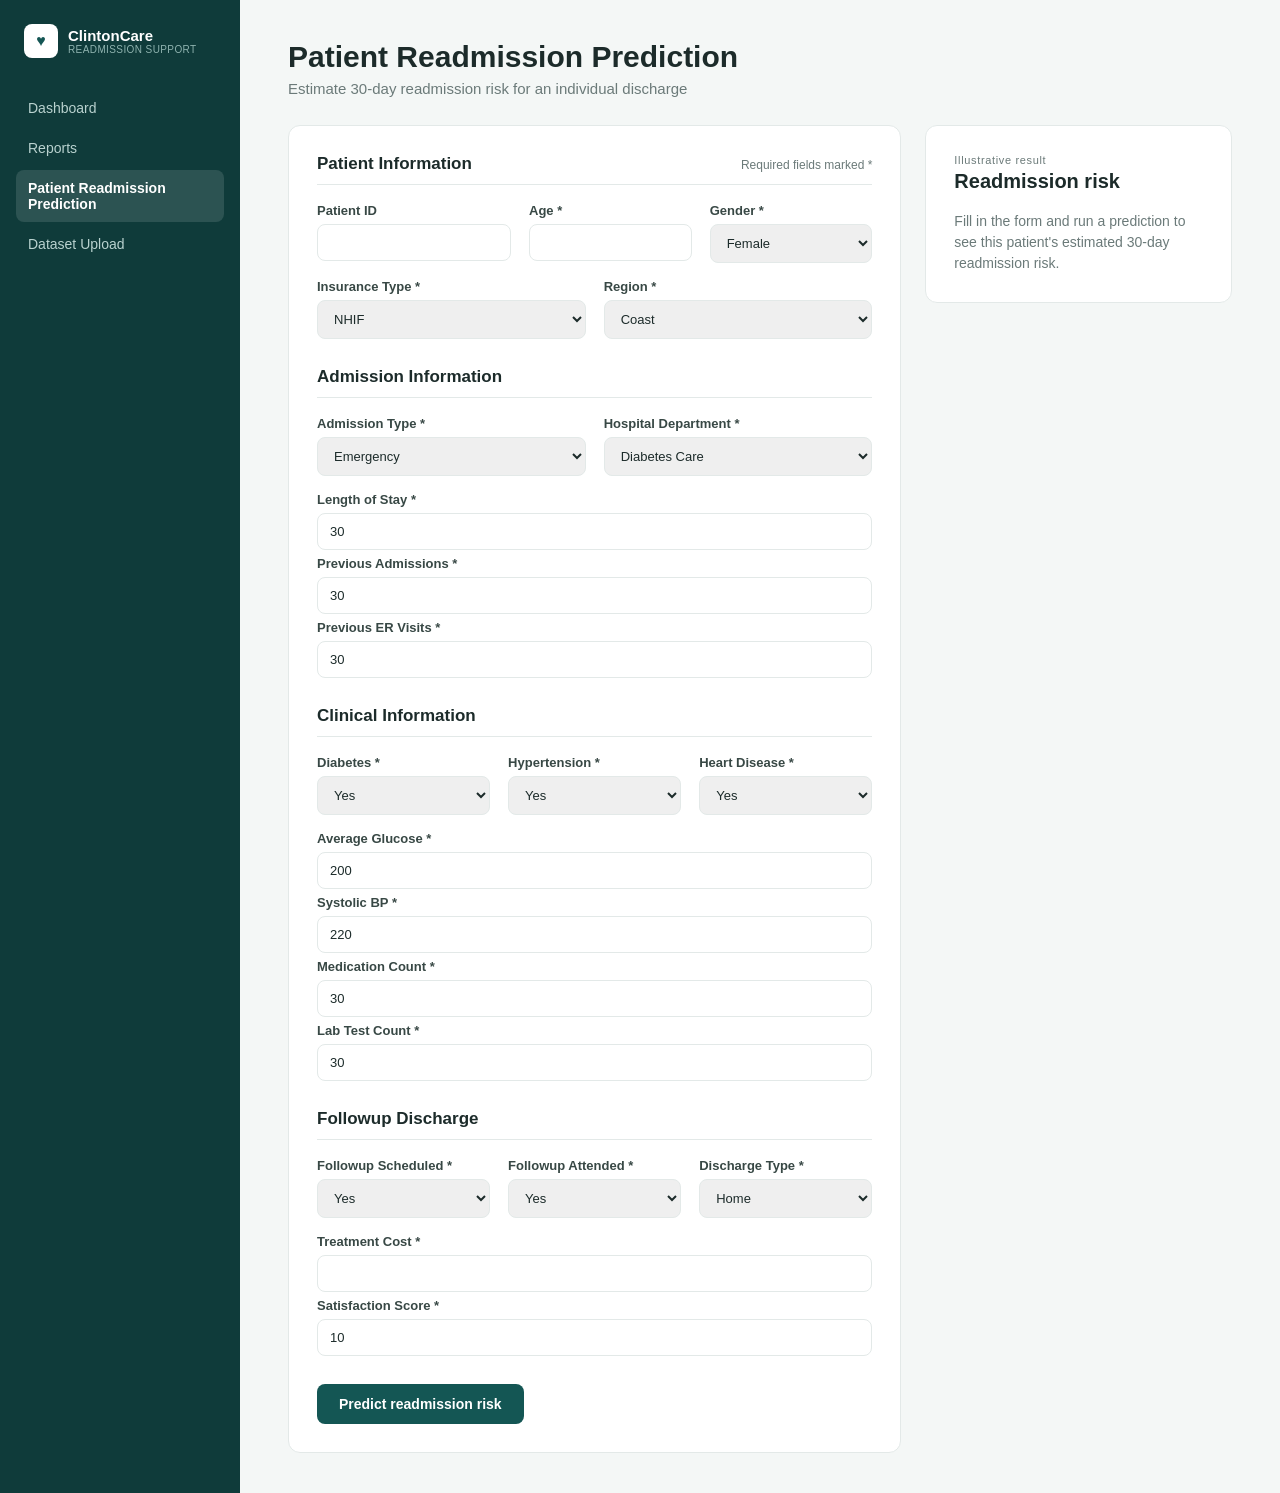
==== app/ClintonCare/frontend/index.html @ 5b6afd2b "Creating App" ====
<!DOCTYPE html>
<html lang="en">
<head>
<meta charset="UTF-8" />
<meta name="viewport" content="width=device-width, initial-scale=1" />
<title>ClintonCare · Patient Readmission Prediction</title>
<link rel="stylesheet" href="styles.css" />
</head>
<body>
  <div class="layout">
    <!-- Sidebar -->
    <aside class="sidebar">
      <div class="brand">
        <div class="brand-icon">♥</div>
        <div>
          <div class="brand-name">ClintonCare</div>
          <div class="brand-sub">READMISSION SUPPORT</div>
        </div>
      </div>
      <nav class="nav">
        <a href="#" class="nav-item">Dashboard</a>
        <a href="#" class="nav-item">Reports</a>
        <a href="#" class="nav-item active">Patient Readmission Prediction</a>
        <a href="#" class="nav-item">Dataset Upload</a>
      </nav>
    </aside>

    <!-- Main content -->
    <main class="content">
      <header class="page-header">
        <h1>Patient Readmission Prediction</h1>
        <p>Estimate 30-day readmission risk for an individual discharge</p>
      </header>

      <div class="panels">
        <!-- ------------ Patient Information------------------- -->
        <form id="prediction-form" class="card form-card">
          <section class="field-group">
            <div class="field-group-header">
              <h2>Patient Information</h2>
              <span class="required-note">Required fields marked *</span>
            </div>
            <div class="field-row">
              <label>Patient ID 
                <input type="text"  />
              </label>
              <label>Age *
                <input type="number" name="age" min="0" max="120" value=" " required />
              </label>
              <label>Gender *
                <select name="Gender" required>
                  <option>Female</option>
                  <option>Male</option>
                  <option>Other</option>
                </select>
              </label>
            </div>
            <div class="field-row">
              <label>Insurance Type *
                <select name=" " required>
                  <option>NHIF</option>
                  <option>Employer</option>
                  <option>Cash</option>
                  <option>Other</option>
                </select>
              </label>
              <label>Region *
                <select name=" " required>
                  <option>Coast</option>
                  <option>Eastern</option>
                  <option>Nairobi</option>
                  <option>Central</option>
                  <option>Western</option>
                  <option>Nyanza</option>
                  <option>Rift Valley</option>
                </select>
              </label>
            </div>
          </section>

          <!---------------Admission Information------------->

          <section class="field-group">
            <div class="field-group-header">
              <h2>Admission Information</h2>
            </div>
            <div class="field-row">
              <label>Admission Type *
              <select name="Admission_Type" required>
                <option value="">Emergency</option>
                <option value="">Elective</option>
                <option value="">Other</option>
              </select>
              </label>
                <label>Hospital Department *
              <select name="Hospital_Department" required>
                <option value="">Diabetes Care</option>
                <option value="">General Medicine</option>
                <option value="">Cardiology</option>
                <option value="">Orthopedics</option>
                <option value="">Pediatrics</option>
                <option value="">Others</option>
              </select>
              </label>
            </div>

            <div class="field-row">
              <label>Length of Stay *
              <input type="number" name="Length_of_Stay" min="0" value="30" />
              <label>Previous Admissions *
                <input type="number" name="Previous_Admissions" min="0" value="30" />
              </label>
              <label>Previous ER Visits *
                  <input type="number" name="Previous_ER_Visits" min="0" value="30" />
              </label>
            </div>
          </section>

          <!-------------Clinical Information------------------>

          <section class="field-group">
            <div class="field-group-header">
              <h2>Clinical Information</h2>
            </div>
            <div class="field-row">
              <label>Diabetes *
              <select name="Diabetes" required>
                <option value="">Yes</option>
                <option value="">No</option>
              </select>
              </label>
              <label>Hypertension *
              <select name="Hypertension" required>
                <option value="">Yes</option>
                <option value="">No</option>
              </select>
              </label>
              <label>Heart Disease *
              <select name="Heart_Disease" required>
                <option value="">Yes</option>
                <option value="">No</option>
              </select>
              </label>
            </div>

            <div class="field-row">
              <label>Average Glucose *
              <input type="number" name="Average_Glucose" min="0" value="200" />
              <label>Systolic BP *
                <input type="number" name="Systolic_BP" min="0" value="220" />
              </label>
              <label>Medication Count *
                  <input type="number" name="Medication_Count" min="0" value="30" />
              </label>
              <label>Lab Test Count *
                  <input type="number" name="Lab_Test_Count" min="0" value="30" />
              </label>
            </div>
          </section>

          <!---------Followup Discharge------------->

          <section class="field-group">
            <div class="field-group-header">
              <h2>Followup Discharge</h2>
            </div>
            <div class="field-row">
              <label>Followup Scheduled *
              <select name="Followup_Scheduled" required>
                <option value="">Yes</option>
                <option value="">No</option>
              </select>
              </label>
              <label>Followup Attended *
              <select name="Followup_Attended" required>
                <option value="">Yes</option>
                <option value="">No</option>
              </select>
              </label>
              <label>Discharge Type  *
              <select name="Discharge_Type" required>
                <option value="">Home</option>
                <option value="">Home with Follow-up</option>
                <option value="">Other</option>
              </select>
              </label>
            </div>

            <div class="field-row">
              <label>Treatment Cost *
              <input type="number" name="Treatment_Cost" min="0"  />
              <label>Satisfaction Score *
                <input type="number" name="Satisfaction_Score" min="0" value="10" />
              </label>
            </div>
          </section>




          <button type="submit" class="btn-primary" id="submit-btn">
            Predict readmission risk
          </button>
        </form>

        <!-- Result -->
        <aside class="card result-card">
          <div class="result-eyebrow" id="result-eyebrow">Illustrative result</div>
          <h2>Readmission risk</h2>

          <div id="result-empty" class="result-empty">
            Fill in the form and run a prediction to see this patient's estimated
            30-day readmission risk.
          </div>

          <div id="result-body" class="result-body hidden">
            <div class="risk-pct" id="risk-pct">--%</div>
            <div class="risk-band-pill" id="risk-band">--</div>
            <p class="risk-caption">
              Estimated probability of readmission within 30 days of discharge.
            </p>
            <div id="top-factors"></div>
          </div>

          <div id="result-error" class="result-error hidden"></div>
        </aside>
      </div>
    </main>
  </div>

  <script src="app.js"></script>
</body>
</html>
---- app/ClintonCare/frontend/styles.css ----
:root {
  --teal-900: #0f3b3a;
  --teal-700: #145654;
  --teal-500: #1f8a80;
  --ink: #1c2b2a;
  --muted: #6b7a79;
  --bg: #f4f7f6;
  --card: #ffffff;
  --border: #e3e9e8;
  --danger-bg: #fbe4e2;
  --danger-fg: #b3261e;
  --warn-bg: #fdf1dc;
  --warn-fg: #9a6300;
  --ok-bg: #e3f3ea;
  --ok-fg: #1e7d4d;
  font-family: "Inter", -apple-system, BlinkMacSystemFont, "Segoe UI", sans-serif;
}

* { box-sizing: border-box; }
body { margin: 0; background: var(--bg); color: var(--ink); }

.layout { display: flex; min-height: 100vh; }

/* Sidebar */
.sidebar {
  width: 240px;
  background: var(--teal-900);
  color: #d7e6e4;
  padding: 24px 16px;
  flex-shrink: 0;
}
.brand { display: flex; align-items: center; gap: 10px; margin-bottom: 32px; padding: 0 8px; }
.brand-icon {
  width: 34px; height: 34px; border-radius: 8px;
  background: #ffffff; color: var(--teal-700);
  display: flex; align-items: center; justify-content: center;
  font-size: 16px;
}
.brand-name { color: #fff; font-weight: 700; font-size: 15px; }
.brand-sub { font-size: 10px; letter-spacing: .04em; color: #8fb3af; }

.nav { display: flex; flex-direction: column; gap: 4px; }
.nav-item {
  color: #b9d2cf; text-decoration: none; font-size: 14px;
  padding: 10px 12px; border-radius: 8px;
}
.nav-item:hover { background: rgba(255,255,255,.06); }
.nav-item.active { background: rgba(255,255,255,.12); color: #fff; font-weight: 600; }

/* Main content */
.content { flex: 1; padding: 40px 48px; max-width: 1180px; }
.page-header h1 { font-size: 30px; margin: 0 0 6px; }
.page-header p { color: var(--muted); margin: 0 0 28px; font-size: 15px; }

.panels { display: grid; grid-template-columns: 2fr 1fr; gap: 24px; align-items: start; }

.card {
  background: var(--card);
  border: 1px solid var(--border);
  border-radius: 12px;
  padding: 28px;
}

.field-group + .field-group { margin-top: 28px; }
.field-group-header {
  display: flex; align-items: baseline; justify-content: space-between;
  border-bottom: 1px solid var(--border); padding-bottom: 10px; margin-bottom: 18px;
}
.field-group-header h2 { font-size: 17px; margin: 0; }
.required-note { font-size: 12px; color: var(--muted); }

.field-row { display: flex; gap: 18px; margin-bottom: 16px; }
.field-row label {
  flex: 1; display: flex; flex-direction: column; gap: 6px;
  font-size: 13px; color: #384845; font-weight: 600;
}
.field-row input, .field-row select {
  font: inherit; font-weight: 400; padding: 10px 12px;
  border: 1px solid var(--border); border-radius: 8px; color: var(--ink);
}
.field-row input:focus, .field-row select:focus {
  outline: 2px solid var(--teal-500); outline-offset: 1px; border-color: var(--teal-500);
}

.btn-primary {
  margin-top: 12px; background: var(--teal-700); color: #fff; border: none;
  padding: 12px 22px; border-radius: 8px; font-size: 14px; font-weight: 600;
  cursor: pointer;
}
.btn-primary:hover { background: var(--teal-500); }
.btn-primary:disabled { opacity: .6; cursor: progress; }

/* Result card */
.result-card { position: sticky; top: 40px; }
.result-eyebrow { font-size: 11px; letter-spacing: .06em; color: var(--muted); margin-bottom: 4px; }
.result-card h2 { margin: 0 0 18px; font-size: 20px; }

.result-empty { color: var(--muted); font-size: 14px; line-height: 1.5; }
.hidden { display: none; }

.risk-pct { font-size: 48px; font-weight: 800; line-height: 1; }
.risk-band-pill {
  display: inline-block; margin: 10px 0 14px; padding: 4px 10px;
  border-radius: 999px; font-size: 12px; font-weight: 700;
}
.risk-caption { color: var(--muted); font-size: 13px; line-height: 1.5; margin: 0; }

.result-body.band-low .risk-pct { color: var(--ok-fg); }
.result-body.band-low .risk-band-pill { background: var(--ok-bg); color: var(--ok-fg); }
.result-body.band-medium .risk-pct { color: var(--warn-fg); }
.result-body.band-medium .risk-band-pill { background: var(--warn-bg); color: var(--warn-fg); }
.result-body.band-high .risk-pct { color: var(--danger-fg); }
.result-body.band-high .risk-band-pill { background: var(--danger-bg); color: var(--danger-fg); }

.result-error { color: var(--danger-fg); font-size: 13px; background: var(--danger-bg); padding: 12px; border-radius: 8px; }

@media (max-width: 900px) {
  .layout { flex-direction: column; }
  .sidebar { width: 100%; }
  .panels { grid-template-columns: 1fr; }
  .result-card { position: static; }
}
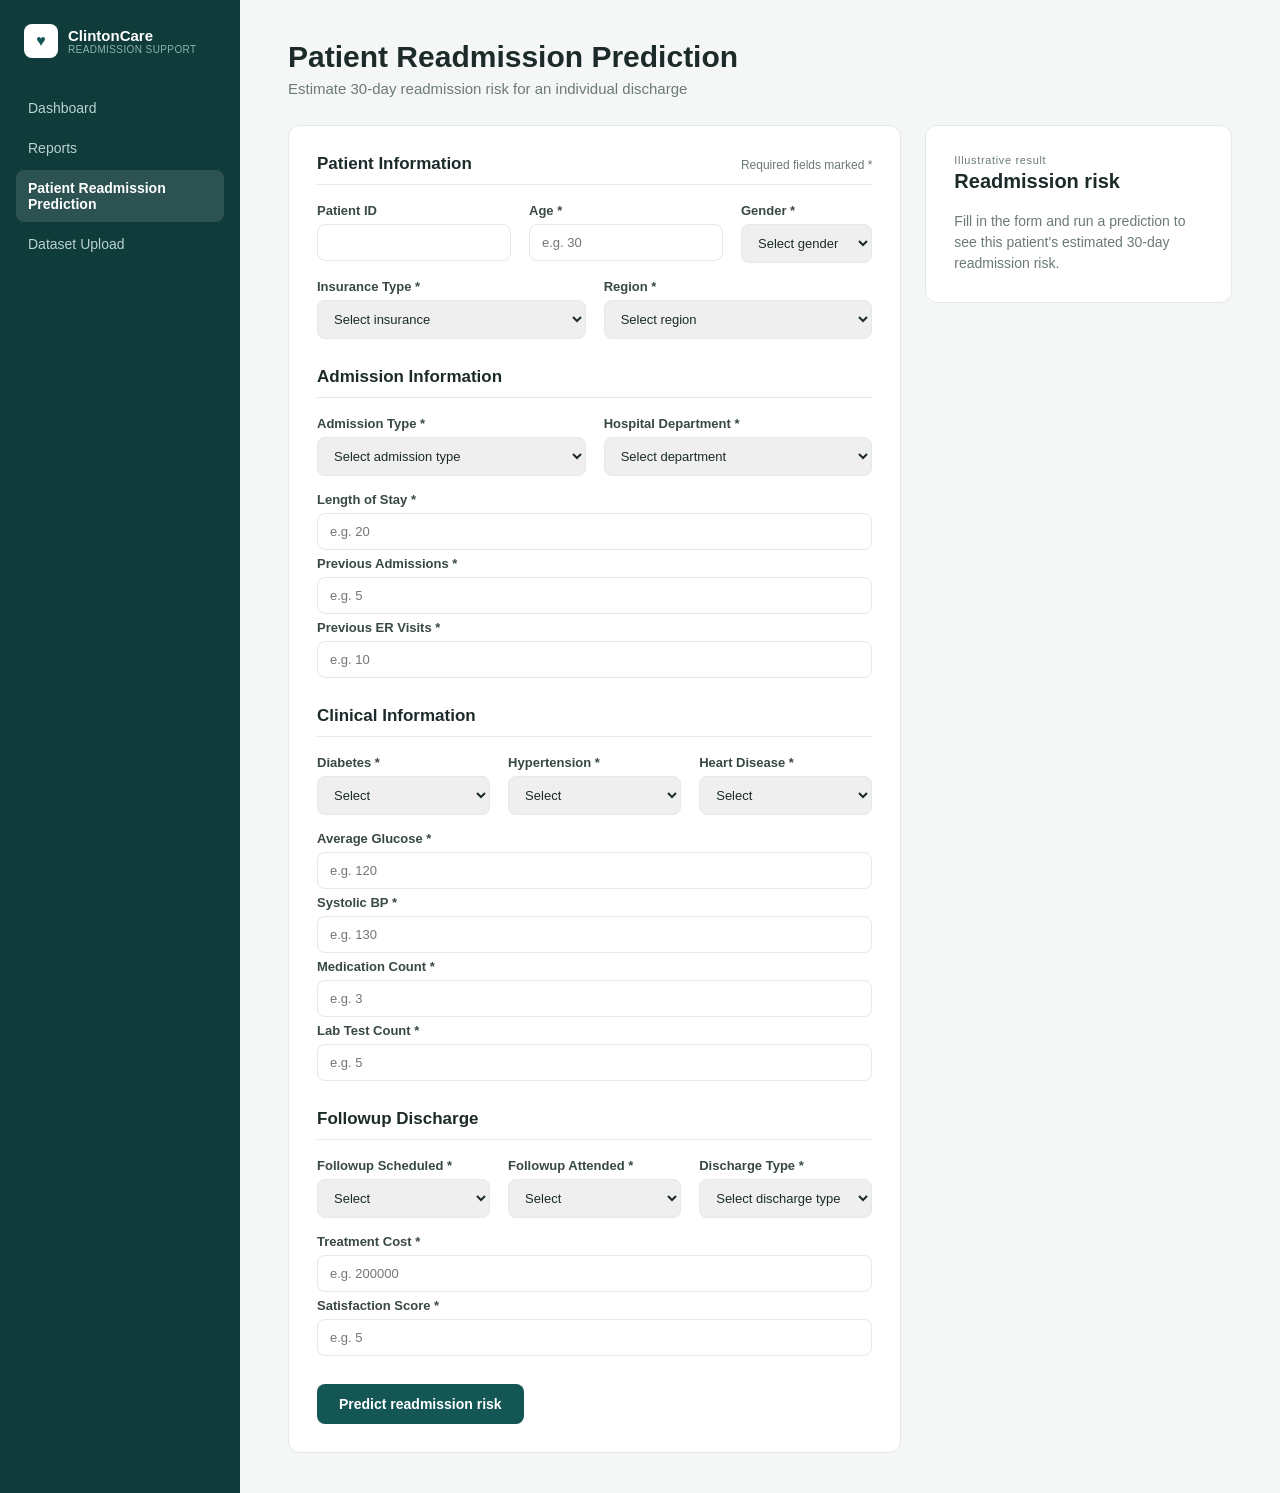
==== commit c6a37b2d: "Tested the Model" ====
--- a/app/ClintonCare/frontend/index.html
+++ b/app/ClintonCare/frontend/index.html
@@ -45,34 +45,36 @@
                 <input type="text"  />
               </label>
               <label>Age *
-                <input type="number" name="age" min="0" max="120" value=" " required />
+                <input type="text" name="Age" placeholder="e.g. 30" required />
               </label>
               <label>Gender *
                 <select name="Gender" required>
+                  <option value="">Select gender</option>
                   <option>Female</option>
                   <option>Male</option>
                   <option>Other</option>
                 </select>
               </label>
+              <!--<p class="hint">e.g. Female, Male, Other</p>-->
             </div>
             <div class="field-row">
               <label>Insurance Type *
-                <select name=" " required>
+                <select name="Insurance_Type" required>
+                  <option value="">Select insurance</option>
+                  <option>Employer</option>
                   <option>NHIF</option>
-                  <option>Employer</option>
                   <option>Cash</option>
                   <option>Other</option>
                 </select>
               </label>
               <label>Region *
-                <select name=" " required>
+                <select name="Region" required>
+                  <option value="">Select region</option>
+                  <option>Nairobi</option>
+                  <option>Eastern</option>
+                  <option>Rift Valley</option>
                   <option>Coast</option>
-                  <option>Eastern</option>
-                  <option>Nairobi</option>
-                  <option>Central</option>
                   <option>Western</option>
-                  <option>Nyanza</option>
-                  <option>Rift Valley</option>
                 </select>
               </label>
             </div>
@@ -87,31 +89,32 @@
             <div class="field-row">
               <label>Admission Type *
               <select name="Admission_Type" required>
-                <option value="">Emergency</option>
-                <option value="">Elective</option>
-                <option value="">Other</option>
+                <option value="">Select admission type</option>
+                <option>Emergency</option>
+                <option>Elective</option>
+                <option>Other</option>
               </select>
               </label>
-                <label>Hospital Department *
-              <select name="Hospital_Department" required>
-                <option value="">Diabetes Care</option>
-                <option value="">General Medicine</option>
-                <option value="">Cardiology</option>
-                <option value="">Orthopedics</option>
-                <option value="">Pediatrics</option>
-                <option value="">Others</option>
-              </select>
+              <label>Hospital Department *
+                <select name="Hospital_Department" required>
+                  <option value="">Select department</option>
+                  <option>Diabetes Care</option>
+                  <option>General Medicine</option>
+                  <option>Cardiology</option>
+                  <option>Orthopedics</option>
+                  <option>Pediatrics</option>
+                </select>
               </label>
             </div>
 
             <div class="field-row">
               <label>Length of Stay *
-              <input type="number" name="Length_of_Stay" min="0" value="30" />
+              <input type="number" name="Length_of_Stay" min="0" max="30" placeholder="e.g. 20" required />
               <label>Previous Admissions *
-                <input type="number" name="Previous_Admissions" min="0" value="30" />
+                <input type="number" name="Previous_Admissions" min="0" max="30" placeholder="e.g. 5" required/>
               </label>
               <label>Previous ER Visits *
-                  <input type="number" name="Previous_ER_Visits" min="0" value="30" />
+                <input type="number" name="Previous_ER_Visits" min="0" max="30" placeholder="e.g. 10" required/>
               </label>
             </div>
           </section>
@@ -124,36 +127,39 @@
             </div>
             <div class="field-row">
               <label>Diabetes *
-              <select name="Diabetes" required>
-                <option value="">Yes</option>
-                <option value="">No</option>
-              </select>
+                <select name="Diabetes" required>
+                  <option value="">Select</option>
+                  <option>Yes</option>
+                  <option>No</option>
+                </select>
               </label>
               <label>Hypertension *
-              <select name="Hypertension" required>
-                <option value="">Yes</option>
-                <option value="">No</option>
-              </select>
+                <select name="Hypertension" required>
+                  <option value="">Select</option>
+                  <option>Yes</option>
+                  <option>No</option>
+                </select>
               </label>
               <label>Heart Disease *
-              <select name="Heart_Disease" required>
-                <option value="">Yes</option>
-                <option value="">No</option>
-              </select>
+                <select name="Heart_Disease" required>
+                  <option value="">Select</option>
+                  <option>Yes</option>
+                  <option>No</option>
+                </select>
               </label>
             </div>
 
             <div class="field-row">
               <label>Average Glucose *
-              <input type="number" name="Average_Glucose" min="0" value="200" />
+              <input type="number" name="Average_Glucose" min="0" max="500" step="any" placeholder="e.g. 120" required />
               <label>Systolic BP *
-                <input type="number" name="Systolic_BP" min="0" value="220" />
+                <input type="number" name="Systolic_BP" min="0" max="200" placeholder="e.g. 130" required />
               </label>
               <label>Medication Count *
-                  <input type="number" name="Medication_Count" min="0" value="30" />
+                  <input type="number" name="Medication_Count" min="0" max="30" placeholder="e.g. 3" required />
               </label>
               <label>Lab Test Count *
-                  <input type="number" name="Lab_Test_Count" min="0" value="30" />
+                  <input type="number" name="Lab_Test_Count" min="0" max="30" placeholder="e.g. 5" required />
               </label>
             </div>
           </section>
@@ -166,31 +172,34 @@
             </div>
             <div class="field-row">
               <label>Followup Scheduled *
-              <select name="Followup_Scheduled" required>
-                <option value="">Yes</option>
-                <option value="">No</option>
-              </select>
+                <select name="Followup_Scheduled" required>
+                  <option value="">Select</option>
+                  <option>Yes</option>
+                  <option>No</option>
+                </select>
               </label>
               <label>Followup Attended *
-              <select name="Followup_Attended" required>
-                <option value="">Yes</option>
-                <option value="">No</option>
-              </select>
+                <select name="Followup_Attended" required>
+                  <option value="">Select</option>
+                  <option>Yes</option>
+                  <option>No</option>
+                </select>
               </label>
               <label>Discharge Type  *
-              <select name="Discharge_Type" required>
-                <option value="">Home</option>
-                <option value="">Home with Follow-up</option>
-                <option value="">Other</option>
-              </select>
+                <select name="Discharge_Type" required>
+                  <option value="">Select discharge type</option>
+                  <option>Home</option>
+                  <option>Home with Follow-up</option>
+                  <option>Other</option>
+                </select>
               </label>
             </div>
 
             <div class="field-row">
               <label>Treatment Cost *
-              <input type="number" name="Treatment_Cost" min="0"  />
+              <input type="number" name="Treatment_Cost" min="0" max="10000000" placeholder="e.g. 200000" required  />
               <label>Satisfaction Score *
-                <input type="number" name="Satisfaction_Score" min="0" value="10" />
+                <input type="number" name="Satisfaction_Score" min="0" max="10" step="any" placeholder="e.g. 5" required />
               </label>
             </div>
           </section>
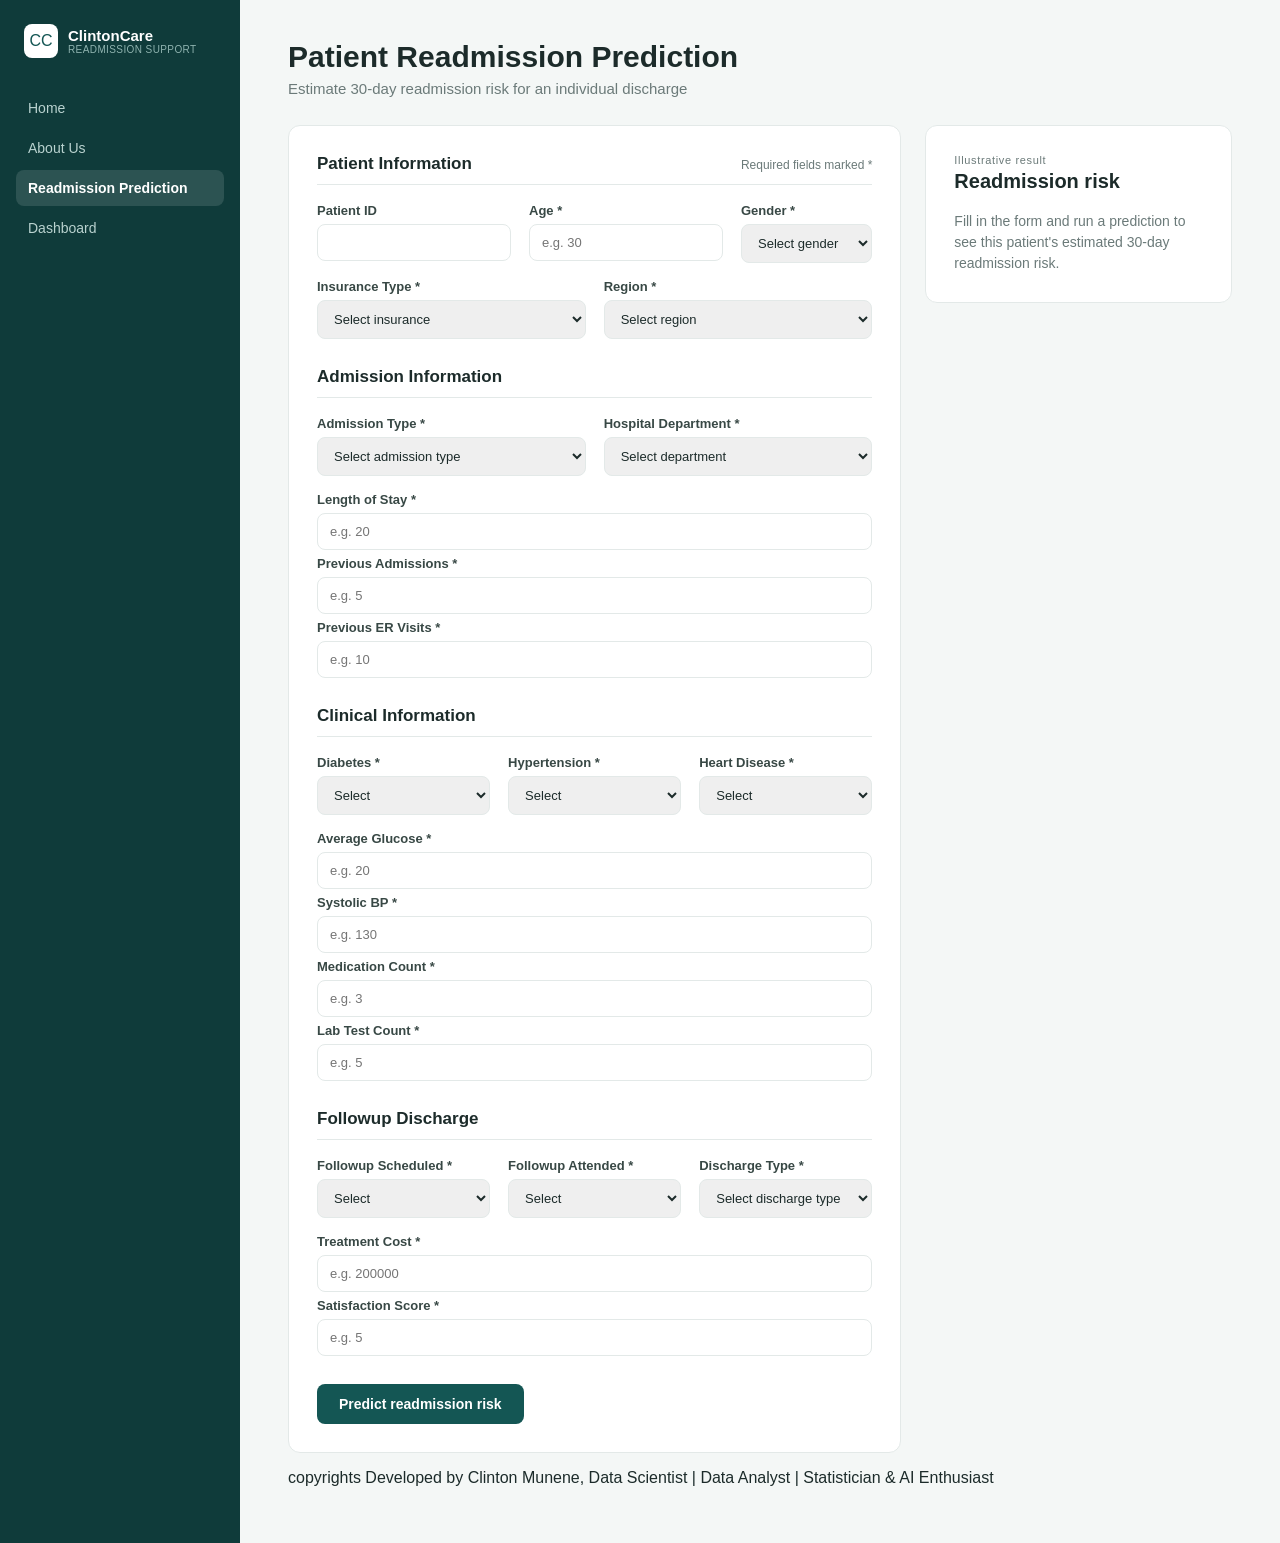
==== commit ce6c2568: "Webpage Modifications" ====
--- a/app/ClintonCare/frontend/index.html
+++ b/app/ClintonCare/frontend/index.html
@@ -11,17 +11,17 @@
     <!-- Sidebar -->
     <aside class="sidebar">
       <div class="brand">
-        <div class="brand-icon">♥</div>
+        <div class="brand-icon">CC</div>
         <div>
           <div class="brand-name">ClintonCare</div>
           <div class="brand-sub">READMISSION SUPPORT</div>
         </div>
       </div>
       <nav class="nav">
+        <a href="#" class="nav-item">Home</a>
+        <a href="#" class="nav-item">About Us</a>
+        <a href="#" class="nav-item active">Readmission Prediction</a>
         <a href="#" class="nav-item">Dashboard</a>
-        <a href="#" class="nav-item">Reports</a>
-        <a href="#" class="nav-item active">Patient Readmission Prediction</a>
-        <a href="#" class="nav-item">Dataset Upload</a>
       </nav>
     </aside>
 
@@ -151,7 +151,7 @@
 
             <div class="field-row">
               <label>Average Glucose *
-              <input type="number" name="Average_Glucose" min="0" max="500" step="any" placeholder="e.g. 120" required />
+              <input type="number" name="Average_Glucose" min="0" max="500" step="any" placeholder="e.g. 20" required />
               <label>Systolic BP *
                 <input type="number" name="Systolic_BP" min="0" max="200" placeholder="e.g. 130" required />
               </label>
@@ -234,9 +234,9 @@
           <div id="result-error" class="result-error hidden"></div>
         </aside>
       </div>
+        <p>copyrights Developed by Clinton Munene, Data Scientist | Data Analyst | Statistician & AI Enthusiast</p>
     </main>
   </div>
-
   <script src="app.js"></script>
 </body>
 </html>
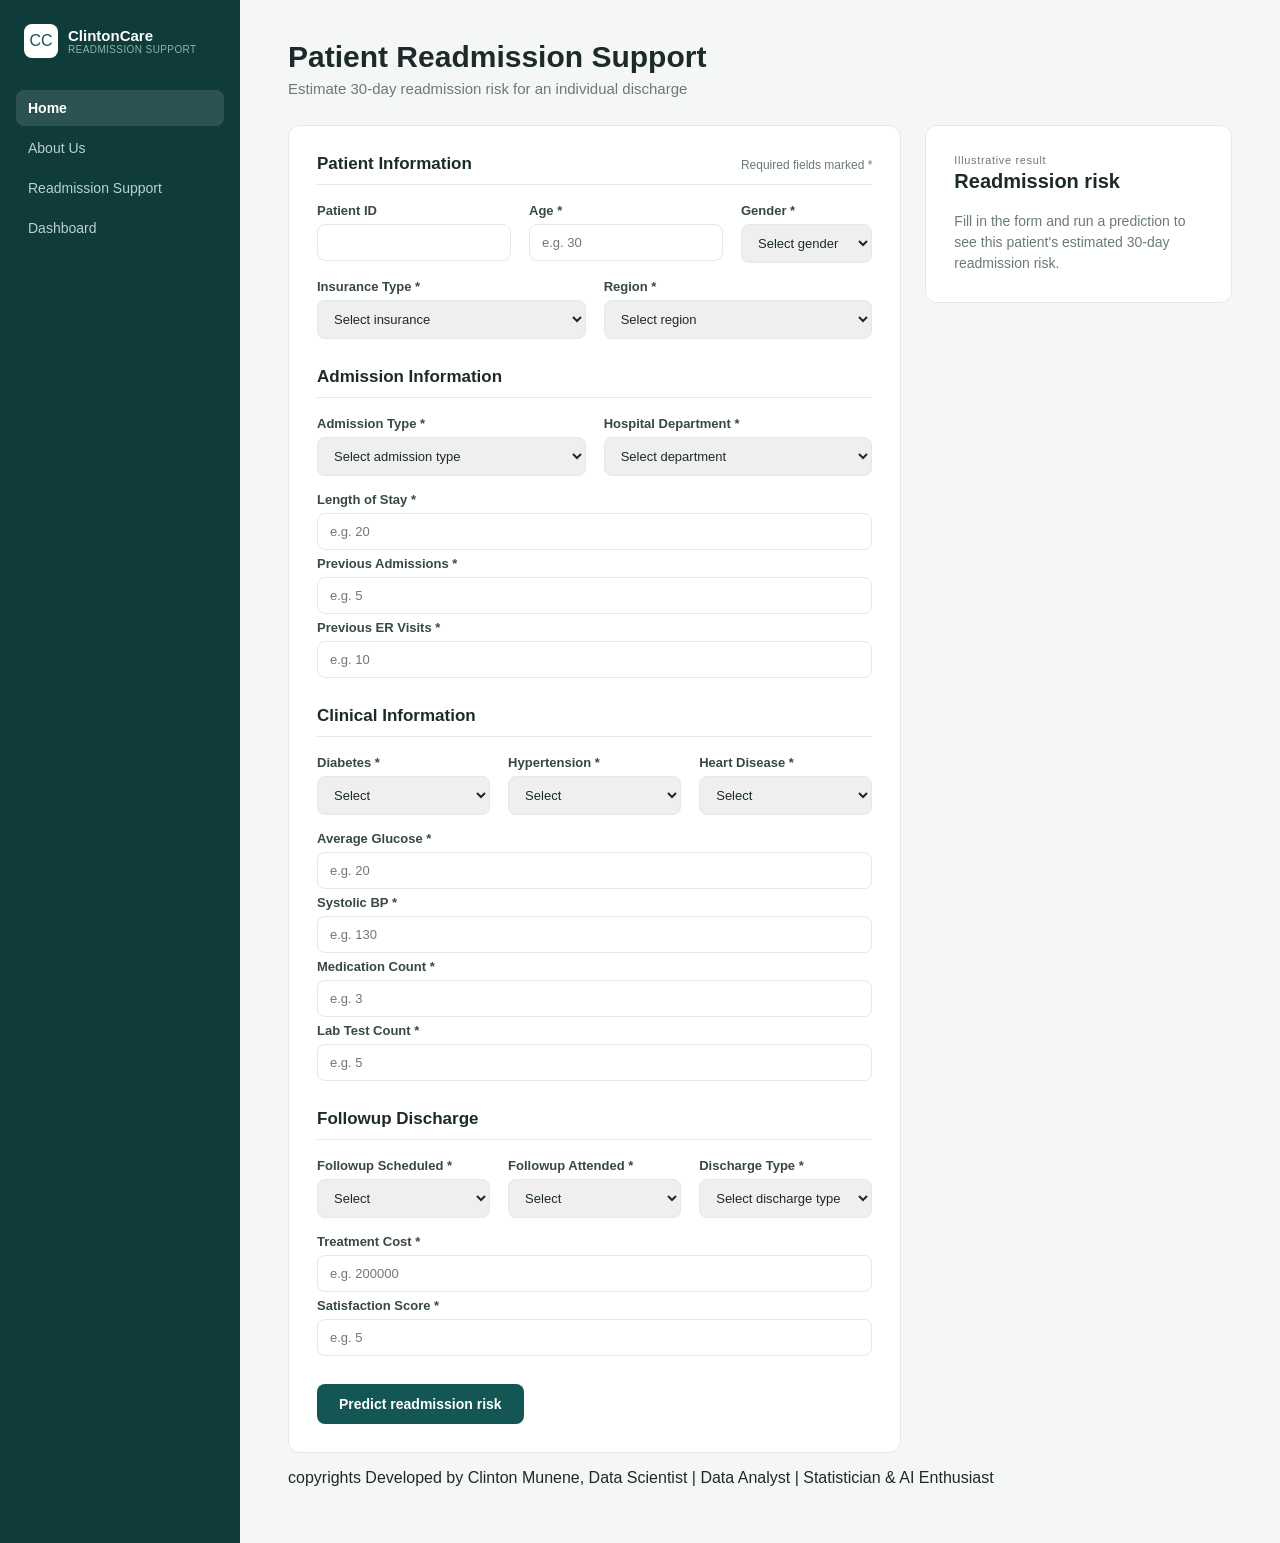
==== commit 4f01d856: "Linked home about and dashboard page" ====
--- a/app/ClintonCare/frontend/index.html
+++ b/app/ClintonCare/frontend/index.html
@@ -3,7 +3,7 @@
 <head>
 <meta charset="UTF-8" />
 <meta name="viewport" content="width=device-width, initial-scale=1" />
-<title>ClintonCare · Patient Readmission Prediction</title>
+<title>ClintonCare · Patient Readmission Support</title>
 <link rel="stylesheet" href="styles.css" />
 </head>
 <body>
@@ -18,17 +18,17 @@
         </div>
       </div>
       <nav class="nav">
-        <a href="#" class="nav-item">Home</a>
-        <a href="#" class="nav-item">About Us</a>
-        <a href="#" class="nav-item active">Readmission Prediction</a>
-        <a href="#" class="nav-item">Dashboard</a>
+        <a href="home.html" class="nav-item active">Home</a>
+        <a href="about.html" class="nav-item">About Us</a>
+        <a href="index.html" class="nav-item ">Readmission Support</a>
+        <a href="dashboard.html" class="nav-item">Dashboard</a>
       </nav>
     </aside>
 
     <!-- Main content -->
     <main class="content">
       <header class="page-header">
-        <h1>Patient Readmission Prediction</h1>
+        <h1>Patient Readmission Support</h1>
         <p>Estimate 30-day readmission risk for an individual discharge</p>
       </header>
 
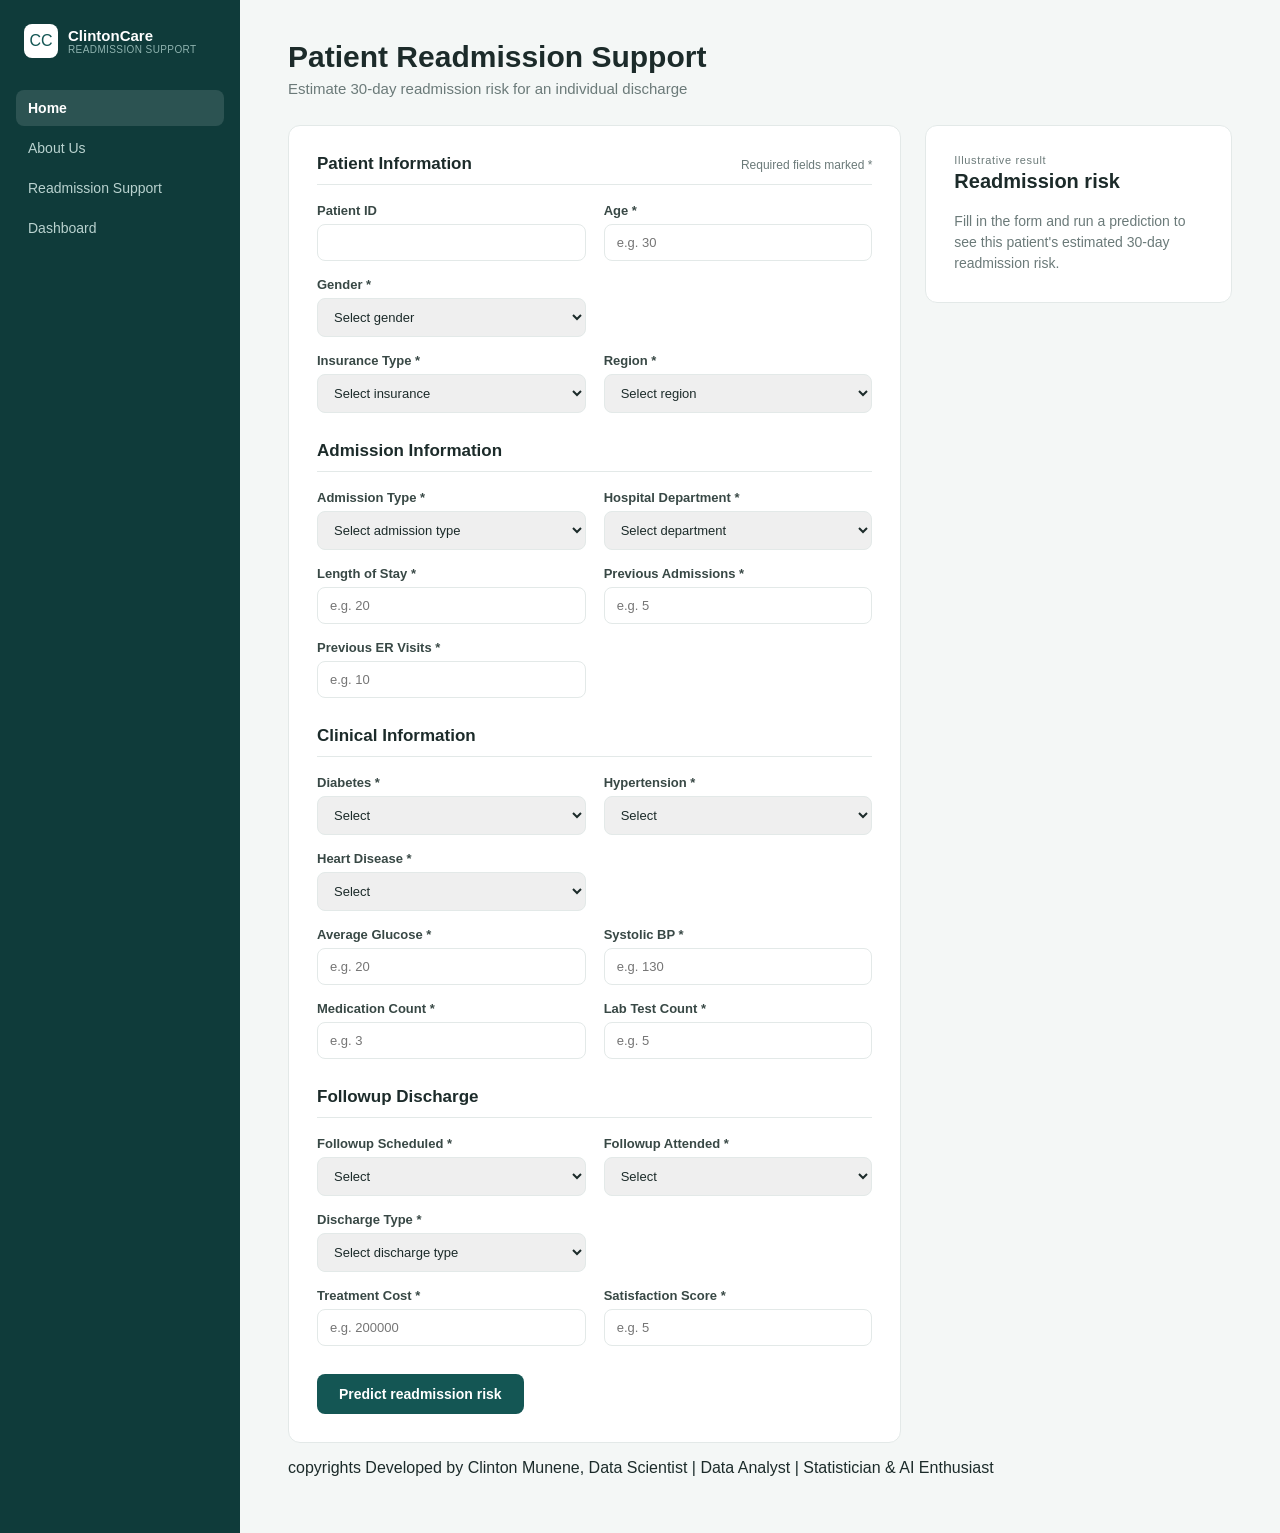
==== commit e9915ddf: "Modified it to adapt to phone" ====
--- a/app/ClintonCare/frontend/index.html
+++ b/app/ClintonCare/frontend/index.html
@@ -110,6 +110,7 @@
             <div class="field-row">
               <label>Length of Stay *
               <input type="number" name="Length_of_Stay" min="0" max="30" placeholder="e.g. 20" required />
+              </label>
               <label>Previous Admissions *
                 <input type="number" name="Previous_Admissions" min="0" max="30" placeholder="e.g. 5" required/>
               </label>
@@ -152,6 +153,7 @@
             <div class="field-row">
               <label>Average Glucose *
               <input type="number" name="Average_Glucose" min="0" max="500" step="any" placeholder="e.g. 20" required />
+              </label>
               <label>Systolic BP *
                 <input type="number" name="Systolic_BP" min="0" max="200" placeholder="e.g. 130" required />
               </label>
@@ -198,6 +200,7 @@
             <div class="field-row">
               <label>Treatment Cost *
               <input type="number" name="Treatment_Cost" min="0" max="10000000" placeholder="e.g. 200000" required  />
+              </label>
               <label>Satisfaction Score *
                 <input type="number" name="Satisfaction_Score" min="0" max="10" step="any" placeholder="e.g. 5" required />
               </label>
--- a/app/ClintonCare/frontend/styles.css
+++ b/app/ClintonCare/frontend/styles.css
@@ -48,7 +48,7 @@
 .nav-item.active { background: rgba(255,255,255,.12); color: #fff; font-weight: 600; }
 
 /* Main content */
-.content { flex: 1; padding: 40px 48px; max-width: 1180px; }
+.content { flex: 1; min-width: 0; padding: 40px 48px; max-width: 1180px; }
 .page-header h1 { font-size: 30px; margin: 0 0 6px; }
 .page-header p { color: var(--muted); margin: 0 0 28px; font-size: 15px; }
 
@@ -69,12 +69,13 @@
 .field-group-header h2 { font-size: 17px; margin: 0; }
 .required-note { font-size: 12px; color: var(--muted); }
 
-.field-row { display: flex; gap: 18px; margin-bottom: 16px; }
+.field-row { display: grid; grid-template-columns: repeat(auto-fit, minmax(min(100%, 180px), 1fr)); gap: 16px 18px; margin-bottom: 16px; }
 .field-row label {
-  flex: 1; display: flex; flex-direction: column; gap: 6px;
+  min-width: 0; display: flex; flex-direction: column; gap: 6px;
   font-size: 13px; color: #384845; font-weight: 600;
 }
 .field-row input, .field-row select {
+  width: 100%; min-width: 0;
   font: inherit; font-weight: 400; padding: 10px 12px;
   border: 1px solid var(--border); border-radius: 8px; color: var(--ink);
 }
@@ -116,7 +117,22 @@
 
 @media (max-width: 900px) {
   .layout { flex-direction: column; }
-  .sidebar { width: 100%; }
+  .sidebar { width: 100%; padding: 18px 24px; }
+  .brand { margin-bottom: 16px; }
+  .nav { flex-direction: row; flex-wrap: wrap; }
+  .nav-item { flex: 1 1 140px; text-align: center; }
+  .content { width: 100%; max-width: none; padding: 32px; }
   .panels { grid-template-columns: 1fr; }
   .result-card { position: static; }
 }
+
+@media (max-width: 600px) {
+  .sidebar { padding: 16px; }
+  .content { padding: 24px 16px; }
+  .page-header h1 { font-size: 26px; }
+  .page-header p { margin-bottom: 22px; }
+  .card { padding: 20px; }
+  .field-group-header { align-items: flex-start; flex-direction: column; gap: 6px; }
+  .field-row { grid-template-columns: 1fr; gap: 14px; }
+  .btn-primary { width: 100%; }
+}
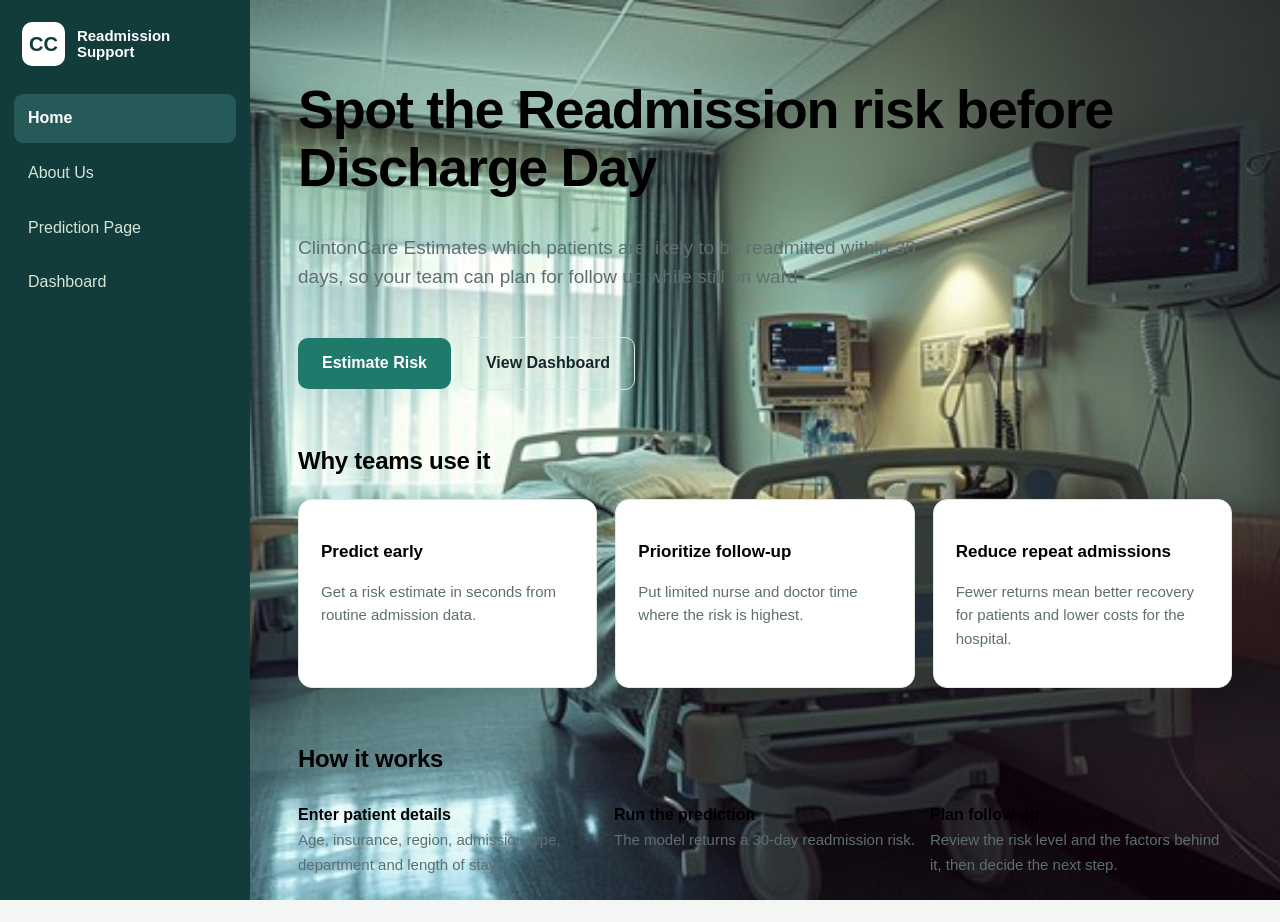
==== commit ea827826: "Modified prediction page" ====
--- a/app/ClintonCare/frontend/index.html
+++ b/app/ClintonCare/frontend/index.html
@@ -1,245 +1,55 @@
 <!DOCTYPE html>
 <html lang="en">
 <head>
-<meta charset="UTF-8" />
-<meta name="viewport" content="width=device-width, initial-scale=1" />
-<title>ClintonCare · Patient Readmission Support</title>
-<link rel="stylesheet" href="styles.css" />
+    <meta charset="UTF-8">
+    <meta name="viewport" content="width=device-width, initial-scale=1.0">
+    <title>Home page</title>
+    <link rel="stylesheet" href="had.css">
 </head>
 <body>
-  <div class="layout">
-    <!-- Sidebar -->
-    <aside class="sidebar">
-      <div class="brand">
-        <div class="brand-icon">CC</div>
-        <div>
-          <div class="brand-name">ClintonCare</div>
-          <div class="brand-sub">READMISSION SUPPORT</div>
-        </div>
-      </div>
-      <nav class="nav">
-        <a href="home.html" class="nav-item active">Home</a>
-        <a href="about.html" class="nav-item">About Us</a>
-        <a href="index.html" class="nav-item ">Readmission Support</a>
-        <a href="dashboard.html" class="nav-item">Dashboard</a>
-      </nav>
-    </aside>
+   <aside>
+    <div class="logo"><b>CC</b><strong>Readmission Support</strong></div>
+    <nav>
+        <a href="index.html" class="on" aria-current="page">Home</a>
+        <a href="about.html">About Us</a>
+        <a href="prediction.html">Prediction Page</a>
+        <a href="dashboard.html">Dashboard</a>
+    </nav>
+   </aside>
+   <main>
+        <style>
+        body {
+            background-image: url("hospital-room-interior-stockcake.jpg");
+            background-size: cover;
+            background-repeat: no-repeat;
+            background-position: center;
+            background-attachment: fixed;
+        }
+    </style>
 
-    <!-- Main content -->
-    <main class="content">
-      <header class="page-header">
-        <h1>Patient Readmission Support</h1>
-        <p>Estimate 30-day readmission risk for an individual discharge</p>
-      </header>
+    <div class="page" id="home">
+        <h1>Spot the Readmission risk before Discharge Day</h1>
+        <p class="lead">ClintonCare Estimates which patients are likely to be readmitted within 30 days, so your team can plan for follow up while still on ward </p>
+        <a class="btn" href="prediction.html">Estimate Risk</a><a class="btn ghost" href="dashboard.html">View Dashboard</a>
 
-      <div class="panels">
-        <!-- ------------ Patient Information------------------- -->
-        <form id="prediction-form" class="card form-card">
-          <section class="field-group">
-            <div class="field-group-header">
-              <h2>Patient Information</h2>
-              <span class="required-note">Required fields marked *</span>
-            </div>
-            <div class="field-row">
-              <label>Patient ID 
-                <input type="text"  />
-              </label>
-              <label>Age *
-                <input type="text" name="Age" placeholder="e.g. 30" required />
-              </label>
-              <label>Gender *
-                <select name="Gender" required>
-                  <option value="">Select gender</option>
-                  <option>Female</option>
-                  <option>Male</option>
-                  <option>Other</option>
-                </select>
-              </label>
-              <!--<p class="hint">e.g. Female, Male, Other</p>-->
-            </div>
-            <div class="field-row">
-              <label>Insurance Type *
-                <select name="Insurance_Type" required>
-                  <option value="">Select insurance</option>
-                  <option>Employer</option>
-                  <option>NHIF</option>
-                  <option>Cash</option>
-                  <option>Other</option>
-                </select>
-              </label>
-              <label>Region *
-                <select name="Region" required>
-                  <option value="">Select region</option>
-                  <option>Nairobi</option>
-                  <option>Eastern</option>
-                  <option>Rift Valley</option>
-                  <option>Coast</option>
-                  <option>Western</option>
-                </select>
-              </label>
-            </div>
-          </section>
+    <section>
+    <h2>Why teams use it</h2>
+    <div class="grid">
+      <div class="card"><h3>Predict early</h3><p>Get a risk estimate in seconds from routine admission data.</p></div>
+      <div class="card"><h3>Prioritize follow-up</h3><p>Put limited nurse and doctor time where the risk is highest.</p></div>
+      <div class="card"><h3>Reduce repeat admissions</h3><p>Fewer returns mean better recovery for patients and lower costs for the hospital.</p></div>
+    </div>
+  </section>
 
-          <!---------------Admission Information------------->
-
-          <section class="field-group">
-            <div class="field-group-header">
-              <h2>Admission Information</h2>
-            </div>
-            <div class="field-row">
-              <label>Admission Type *
-              <select name="Admission_Type" required>
-                <option value="">Select admission type</option>
-                <option>Emergency</option>
-                <option>Elective</option>
-                <option>Other</option>
-              </select>
-              </label>
-              <label>Hospital Department *
-                <select name="Hospital_Department" required>
-                  <option value="">Select department</option>
-                  <option>Diabetes Care</option>
-                  <option>General Medicine</option>
-                  <option>Cardiology</option>
-                  <option>Orthopedics</option>
-                  <option>Pediatrics</option>
-                </select>
-              </label>
-            </div>
-
-            <div class="field-row">
-              <label>Length of Stay *
-              <input type="number" name="Length_of_Stay" min="0" max="30" placeholder="e.g. 20" required />
-              </label>
-              <label>Previous Admissions *
-                <input type="number" name="Previous_Admissions" min="0" max="30" placeholder="e.g. 5" required/>
-              </label>
-              <label>Previous ER Visits *
-                <input type="number" name="Previous_ER_Visits" min="0" max="30" placeholder="e.g. 10" required/>
-              </label>
-            </div>
-          </section>
-
-          <!-------------Clinical Information------------------>
-
-          <section class="field-group">
-            <div class="field-group-header">
-              <h2>Clinical Information</h2>
-            </div>
-            <div class="field-row">
-              <label>Diabetes *
-                <select name="Diabetes" required>
-                  <option value="">Select</option>
-                  <option>Yes</option>
-                  <option>No</option>
-                </select>
-              </label>
-              <label>Hypertension *
-                <select name="Hypertension" required>
-                  <option value="">Select</option>
-                  <option>Yes</option>
-                  <option>No</option>
-                </select>
-              </label>
-              <label>Heart Disease *
-                <select name="Heart_Disease" required>
-                  <option value="">Select</option>
-                  <option>Yes</option>
-                  <option>No</option>
-                </select>
-              </label>
-            </div>
-
-            <div class="field-row">
-              <label>Average Glucose *
-              <input type="number" name="Average_Glucose" min="0" max="500" step="any" placeholder="e.g. 20" required />
-              </label>
-              <label>Systolic BP *
-                <input type="number" name="Systolic_BP" min="0" max="200" placeholder="e.g. 130" required />
-              </label>
-              <label>Medication Count *
-                  <input type="number" name="Medication_Count" min="0" max="30" placeholder="e.g. 3" required />
-              </label>
-              <label>Lab Test Count *
-                  <input type="number" name="Lab_Test_Count" min="0" max="30" placeholder="e.g. 5" required />
-              </label>
-            </div>
-          </section>
-
-          <!---------Followup Discharge------------->
-
-          <section class="field-group">
-            <div class="field-group-header">
-              <h2>Followup Discharge</h2>
-            </div>
-            <div class="field-row">
-              <label>Followup Scheduled *
-                <select name="Followup_Scheduled" required>
-                  <option value="">Select</option>
-                  <option>Yes</option>
-                  <option>No</option>
-                </select>
-              </label>
-              <label>Followup Attended *
-                <select name="Followup_Attended" required>
-                  <option value="">Select</option>
-                  <option>Yes</option>
-                  <option>No</option>
-                </select>
-              </label>
-              <label>Discharge Type  *
-                <select name="Discharge_Type" required>
-                  <option value="">Select discharge type</option>
-                  <option>Home</option>
-                  <option>Home with Follow-up</option>
-                  <option>Other</option>
-                </select>
-              </label>
-            </div>
-
-            <div class="field-row">
-              <label>Treatment Cost *
-              <input type="number" name="Treatment_Cost" min="0" max="10000000" placeholder="e.g. 200000" required  />
-              </label>
-              <label>Satisfaction Score *
-                <input type="number" name="Satisfaction_Score" min="0" max="10" step="any" placeholder="e.g. 5" required />
-              </label>
-            </div>
-          </section>
-
-
-
-
-          <button type="submit" class="btn-primary" id="submit-btn">
-            Predict readmission risk
-          </button>
-        </form>
-
-        <!-- Result -->
-        <aside class="card result-card">
-          <div class="result-eyebrow" id="result-eyebrow">Illustrative result</div>
-          <h2>Readmission risk</h2>
-
-          <div id="result-empty" class="result-empty">
-            Fill in the form and run a prediction to see this patient's estimated
-            30-day readmission risk.
-          </div>
-
-          <div id="result-body" class="result-body hidden">
-            <div class="risk-pct" id="risk-pct">--%</div>
-            <div class="risk-band-pill" id="risk-band">--</div>
-            <p class="risk-caption">
-              Estimated probability of readmission within 30 days of discharge.
-            </p>
-            <div id="top-factors"></div>
-          </div>
-
-          <div id="result-error" class="result-error hidden"></div>
-        </aside>
-      </div>
-        <p>copyrights Developed by Clinton Munene, Data Scientist | Data Analyst | Statistician & AI Enthusiast</p>
-    </main>
-  </div>
-  <script src="app.js"></script>
+    <section>
+    <h2>How it works</h2>
+    <div class="steps">
+      <div class="step"><b>Enter patient details</b><span>Age, insurance, region, admission type, department and length of stay.</span></div>
+      <div class="step"><b>Run the prediction</b><span>The model returns a 30-day readmission risk.</span></div>
+      <div class="step"><b>Plan follow-up</b><span>Review the risk level and the factors behind it, then decide the next step.</span></div>
+    </div>
+  </section>
+    </div>
+   </main>
 </body>
-</html>
+</html>
--- a/app/ClintonCare/frontend/had.css
+++ b/app/ClintonCare/frontend/had.css
@@ -0,0 +1,220 @@
+:root{
+    --side:#123b3c;
+    background: #f4f6f4;
+    --card:#fff;
+    --brand:#1f7a6b;
+    --ink:#14282a;
+    --line:#e1e7e5;
+    --mute:#5d6f70
+}
+*{
+    box-sizing: border-box;
+}
+body{
+    font-family: sans-serif;
+    background-color: #f4f6f4;
+    display: flex;
+    min-height: 100vh;
+    line-height: 1.55;
+    margin: 0;
+}
+a{
+    color: inherit;
+}
+:focus-visible{
+    outline: 3px solid #7fd1c0;
+    outline-offset: 2px;
+
+}
+aside{
+    background: var(--side);
+    width: 250px;
+    padding: 22px 14px;
+    position: sticky;
+    top: 0;
+    height: 100vh;
+    flex-shrink: 0;
+}
+.logo{
+    display: flex;
+    gap: 12px;
+    align-items: center;
+    padding: 0 8px 28px;
+}
+.logo b{
+    background: #fff;
+    color: var(--side);
+    border-radius: 10px;
+    width: 44px;
+    height: 44px;
+    display: grid;
+    place-items: center;
+    font-size: 20px;
+}
+.logo strong{
+    color: #fff;
+    font-size: 15px;
+    display: block;
+    line-height: 1.1;
+}
+nav a{
+    display: block;
+    padding: 12px 14px;
+    border-radius: 9px;
+    text-decoration: none;
+    color: #d4e6d6;
+    margin-bottom: 6px;
+    font-weight: 500;
+}
+nav a:hover{
+    background: #1c4d4d;
+}
+nav a.on{
+    background: #265a59;
+    color: #fff;
+    font-weight: 700;
+}
+main{
+    flex: 1;
+    padding: 44px 48px;
+    max-width: 1180px;
+    min-width: 0;
+}
+.page{
+    display: contents;
+}
+.page.on{
+    display: block;
+}
+h1{
+    font-size: clamp(32px, 4.6vw, 54px);
+    line-height: 1.08;
+    letter-spacing: -.025em;
+    font-weight: 800;
+}
+h2{
+    font-size: 24px;
+    letter-spacing: -.01em;
+    margin-bottom: 6px;
+}
+.lead{
+    color: var(--mute);
+    font-size: 19px;
+    max-width: 60ch;
+    margin-top: 14px;
+}
+.btn{
+    display: inline-block;
+    background: var(--brand);
+    color: #fff;
+    text-decoration: none;
+    padding: 13px 24px;
+    border-radius: 10px;
+    font-weight: 600;
+    margin-top: 26px;
+}
+.btn:hover{
+    background: #186356;
+}
+.btn.ghost{
+    background: transparent;
+    color: var(--ink);
+    border: 1.5px solid var(--line);
+    margin-left: 10px;
+}
+section{
+    margin-top: 52px;
+}
+.grid{
+    display: grid;
+    gap: 18px;
+    grid-template-columns: repeat(auto-fit, minmax(230px,1fr));
+    margin-top: 20px;
+}
+.card{
+    background: var(--card);
+    border: 1px solid var(--line);
+    border-radius: 14px;
+    padding: 22px;
+}
+.card h3{
+    font-size: 17px;
+    margin-bottom: 6px;
+}
+.card p{
+    color: var(--mute);
+    font-size: 15px;
+}
+.steps{
+    counter-reset: s;
+    display: grid;
+    gap: 14px;
+    grid-template-columns: repeat(auto-fit,minmax(200px,1fr));
+    margin-top: 26px;
+}
+.step b{
+    display: block;
+}
+.step span{
+    color: var(--mute);
+    font-size: 15px;
+}
+
+@media (max-width: 850px){
+    body{
+        display: block;
+    }
+    aside{
+        position: static;
+        width: 100%;
+        height: auto;
+        padding: 18px 24px;
+    }
+    .logo{
+        padding-bottom: 16px;
+    }
+    nav{
+        display: flex;
+        flex-wrap: wrap;
+        gap: 4px;
+    }
+    nav a{
+        flex: 1 1 140px;
+        text-align: center;
+        margin-bottom: 0;
+    }
+    main{
+        width: 100%;
+        max-width: none;
+        padding: 36px 32px;
+    }
+}
+
+@media (max-width: 560px){
+    aside{
+        padding: 16px;
+    }
+    main{
+        padding: 28px 18px;
+    }
+    h1{
+        font-size: clamp(30px, 9vw, 42px);
+    }
+    h2{
+        font-size: 21px;
+    }
+    section{
+        margin-top: 36px;
+    }
+    .grid,
+    .steps{
+        grid-template-columns: 1fr;
+    }
+    .btn{
+        display: block;
+        text-align: center;
+    }
+    .btn.ghost{
+        margin-left: 0;
+    }
+}
